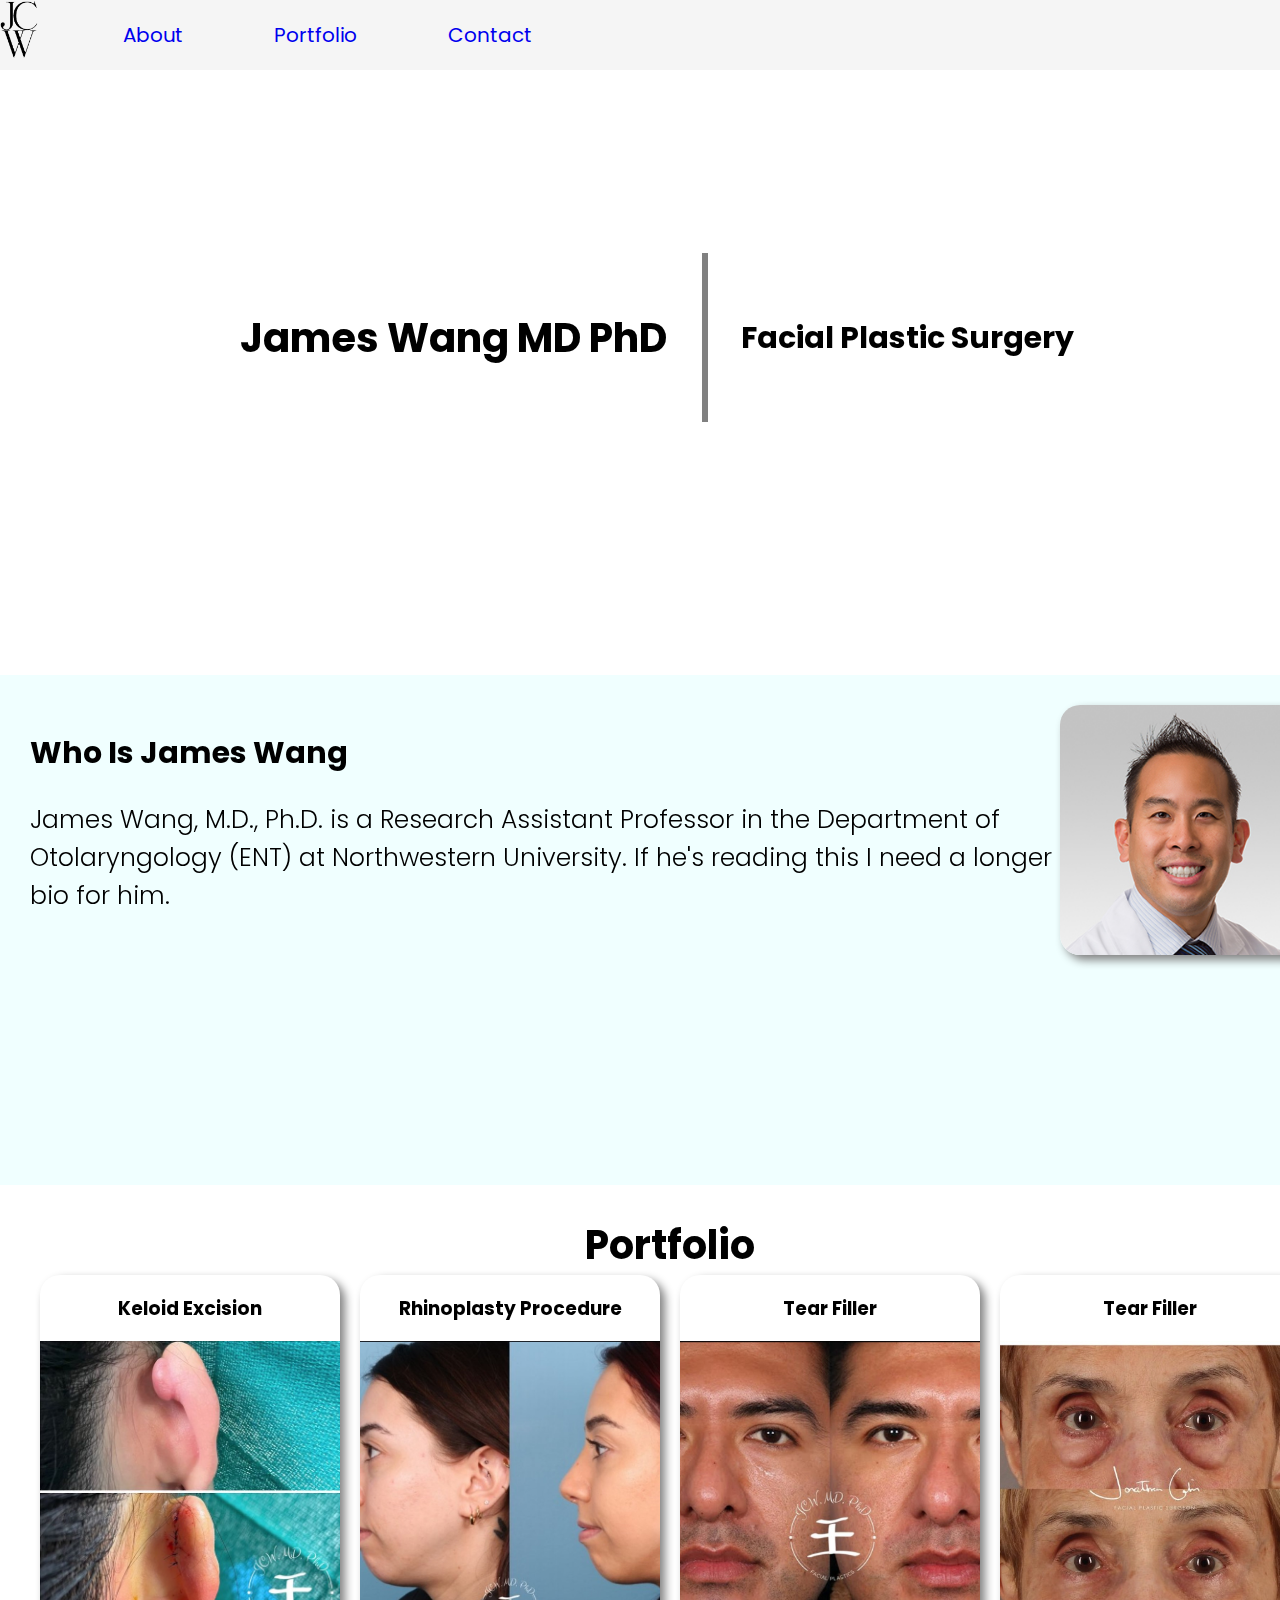
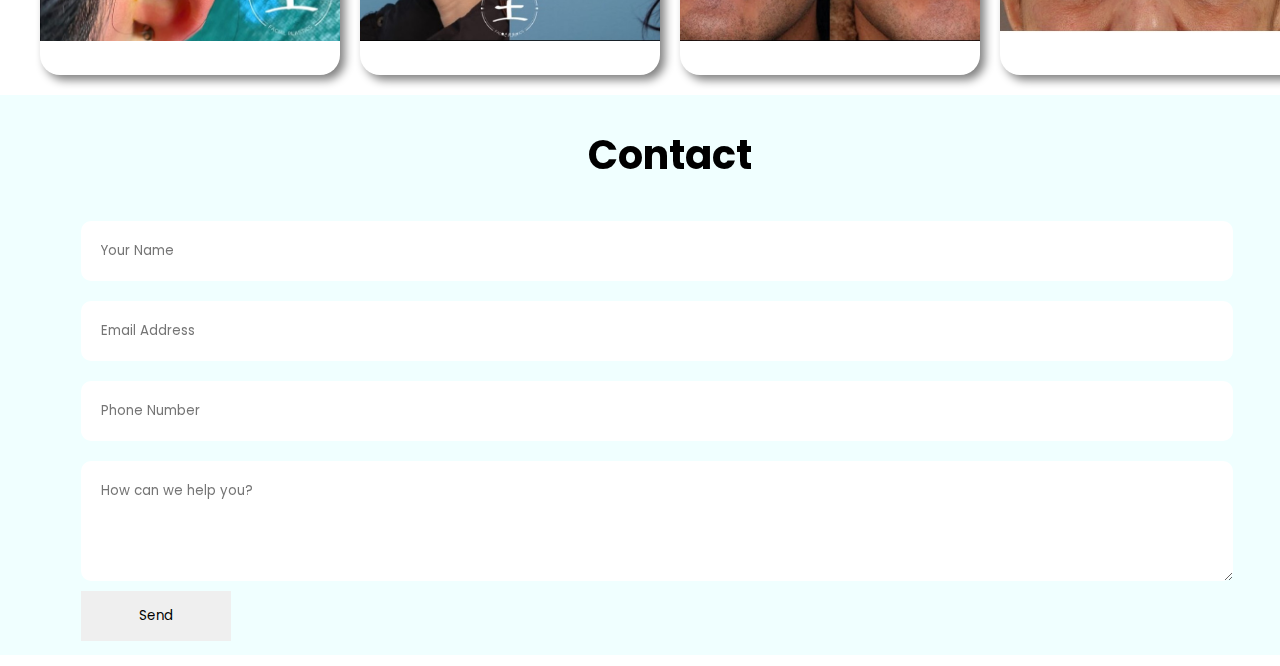
==== index.html @ 9b038d90 "Add bigger header for screen sizes less than 1000px" ====
<!DOCTYPE html> 
<html>
    <head>
        <link rel="stylesheet" href="styles.css" />
        <link rel="preconnect" href="https://fonts.googleapis.com">
        <link rel="preconnect" href="https://fonts.gstatic.com" crossorigin>
        <link href="https://fonts.googleapis.com/css2?family=Poppins:wght@300&display=swap" rel="stylesheet">
        <title>James Wang Facial Plastic Surgery</title>
        <meta charset = "UTF-8" />
    </head>
    <body>
        <section class="hero">
            <nav>
                <img class="logo" src="images\logo.png" alt="James C Wang Logo">
                <div class="nav-items">
                    <ul>
                        <li><a href="#about">About</a></li>
                        <li><a href="#Portfolio">Portfolio</a></li>
                        <li><a href="#Contact">Contact</a></li>
                    </ul>

                </div>
            </nav>
            <div class="hero-area">
                <div class="hero-text-left">
                    <h1 class="Hero-Name">James Wang MD PhD </h1>


                </div>
                <div class="hero-text-right">
                    
                    <div class="vl"></div>
                    <h2 class="Hero-Title"> Facial Plastic Surgery</h2>
                </div>
            </div>
            
        </section>
        <section class="subsection" id="about">
            <div class="information">
                <h2>Who Is James Wang</h2>
                <p>James Wang, M.D., Ph.D. is a Research Assistant Professor in the Department of Otolaryngology (ENT) at Northwestern University. If he's reading this I need a longer bio for him.</p>
            </div>
            <div class="portrait-container">
                <img class="portrait" src="images\JamesWangPortrait.jpg" alt="James Wang Portrait">
            </div>
        </section>
        <section class="portfolio-subsection" id="Portfolio">
            <div class="portfolio-h2"><h1>Portfolio</h1></div>
            <div class="project-container">
                <div class="project-card">
                    <h3>Keloid Excision</h3>
                    <a href="images/BeforeAfter1.jpg">
                        <img class="project-image" src="images/BeforeAfter1.jpg">
                    </a>
                </div>
                <div class="project-card">
                    <h3>Rhinoplasty Procedure</h3>
                    <a href="images/BeforeAfter2.jpg">
                        <img class="project-image" src="images/BeforeAfter2.jpg">
                    </a>
                </div>
                <div class="project-card">
                    <h3>Tear Filler</h3>
                    <a href="images/BeforeAfter3.jpg">
                        <img class="project-image" src="images/BeforeAfter3.jpg">
                    </a>
                </div>
                <div class="project-card">
                    <h3>Tear Filler</h3>
                    <a href="images/BeforeAfter4.jpg">
                        <img class="project-image" src="images/BeforeAfter4.jpg">
                    </a>
                </div>
            </div>
        </section>
        <footer class="contact-subsection" id="Contact"><div class="portfolio-h2"><h1>Contact</h1></div>
            <form>
                <input type="text" id="name" placeholder="Your Name" required>
                <input type="email" id="email" placeholder="Email Address" required>
                <input type="text" id="phone" placeholder="Phone Number" required>
                <textarea id="message" rows="4" placeholder = "How can we help you?"></textarea>
                <button type="submit">Send</button>
            </form>
        </footer>
        <script src="app.js"></script>
    </body>
</html>
---- styles.css ----
body {
    font-family: 'Poppins', serif;
    margin: 0;
    width: 100%;
}

section {
    height: 75vh;
    background-color:azure;
    width: 100%;
}

a {
    text-decoration: none;
}

.hero {
    background-color:white;
    background-image: ('images\FaceModel2.png');
    height: 75vh;
    width: 100vw;
    font-size: 20px;

}

.hero-text-left {
    /* margin-top: 25%;
    margin-left: 80px;
    margin-bottom: 25%;
    width: 50vw; */

    display:flex;
    white-space: nowrap;
    padding-right: 25px;
    justify-content: left;
    align-items: center;
}

.hero-text-right {
    /* margin-top: 25%;
    margin-left: 80px;
    margin-bottom: 25%;
    width: 50vw; */

    display:flex;
    white-space: nowrap;
    padding-left: 13px;
    justify-content: left;
    align-items: center;
}

.hero-area {
    display: flex;
    flex-direction: row;
    height: 100%;
    width: 100%;
    justify-content: center;
    align-content: space-between;
    flex-direction: row;
}

.hero-banner{
    Height: 33%;
}
.vl {
    border-left: 6px solid grey;
    height: 25%;
    top: 50vh;
    left: 50%;
    margin-left: -3px;
    display: flex;
    padding-right: 10%;
  }
.row {
    display: flex;
    flex-wrap: wrap;
    padding: 0 4px;
    margin-top: 10%;
  }
  
  /* Create four equal columns that sits next to each other */
  .column {
    flex: 25%;
    width: 100px;
    height: 100%;
    padding: 0 4px;
  }
  
  .column img {
    margin-top: 8px;
    vertical-align: middle;
    width: 100%;
  }
  
  /* Responsive layout - makes a two column-layout instead of four columns
  @media screen and (max-width: 800px) {
    .column {
      flex: 50%;
      max-width: 50%;
    }
  }
   */
  /* Responsive layout - makes the two columns stack on top of each other instead of next to each other */
  /* @media screen and (max-width: 600px) {
    .column {
      flex: 100%;
      max-width: 100%;
    }
  } */

footer {
    height: 500px;
    background-color: azure;
}

nav {
    display:flex;
    justify-content: space-between;
    background-color:whitesmoke;
    position: fixed;
    width: 100%; 
    margin-top: 0;
}

ul {
    display:flex;
    list-style-type:none;
    width: 500px;
    justify-content: space-around;
    font-size: 20px;
}

li {
    text-decoration: none;
}

.button {
    width: 75px;
    height: 25px;
    background-color:rgb(48, 112, 231);
    border-radius: 10px;
    text-align: center;
    margin: 0;
}

h1 {
    font-size: 40px;
    margin: 0;
}

h2 {
    display:flex;
    align-items: right;
    font-size: 30px;

}

.nav-items {
    width: 100%;
    display: flex;
    align-items: center;
    text-align: center;
    justify-content: space-between;
}

.portfolio-h2 {
    text-align: center;
}

p {
    margin: 0;
    font-size: 25px;
    font-weight: 300;
}

.logo {
    height: 60px;
    align-items: center;
}

.subsection {
    display: flex;
    justify-content: space-around;
    padding: 30px;
    width: 100vw;
    height: 50vh;
}

.contact-subsection {
    display: flex;
    flex-direction: column;

    padding: 30px;
    width: 100vw;

}

.portrait {
    width: 250px;
    border-radius: 20px;
    box-shadow: 5px 5px 10px grey;
}

.project-card {
    width: 300px;
    height: 400px;
    box-shadow: 5px 5px 10px grey;
    border-radius: 20px;
}

.project-image {
    object-fit: cover;
    width: 300px;
    height: 300px;
}

.project-container {
    display:flex;
    justify-content: space-around;
    padding: 0px;
    margin: 0px;

}

.portfolio-subsection {
    background-color: white;
    flex-direction: column;
    padding: 30px;
    text-align: center;
    overflow: auto;
    height: 50vh;
}

@media only screen and (max-width: 1000px) {
    .project-container {
        display: flex;
        flex-wrap: wrap;
    }

    nav {
        height: 10vh;
    }
}

form {
    display: flex;
    flex-direction: column;
    width: 90%;

    padding: 2vw 4vw;
}

form input, form textarea {
    border: 0;
    margin: 10px 0;
    padding: 20px;
    outline: none;
    border-radius: 10px;
    font-family: 'Poppins', serif;
}

form button {
    padding: 15px;
    border: 0px;
    outline: none;
    width: 150px;
    font-family: 'Poppins', serif;
}
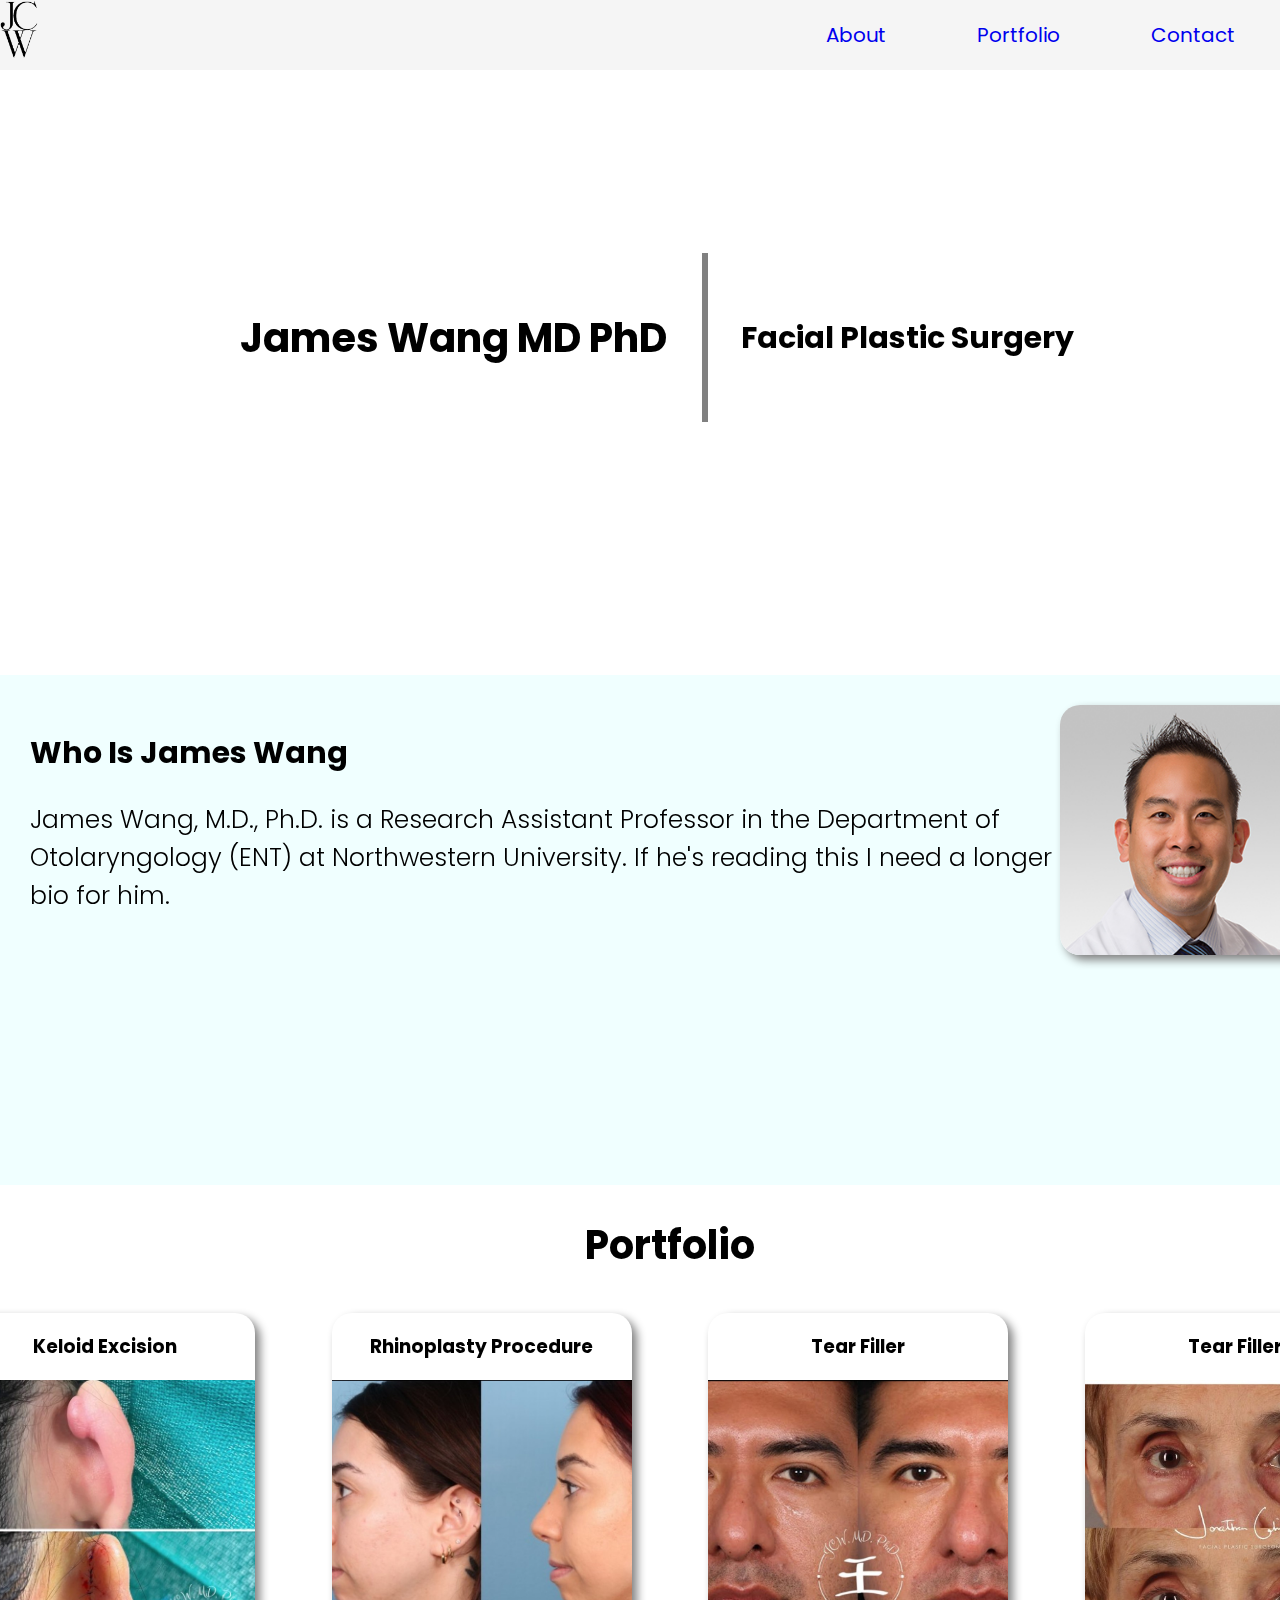
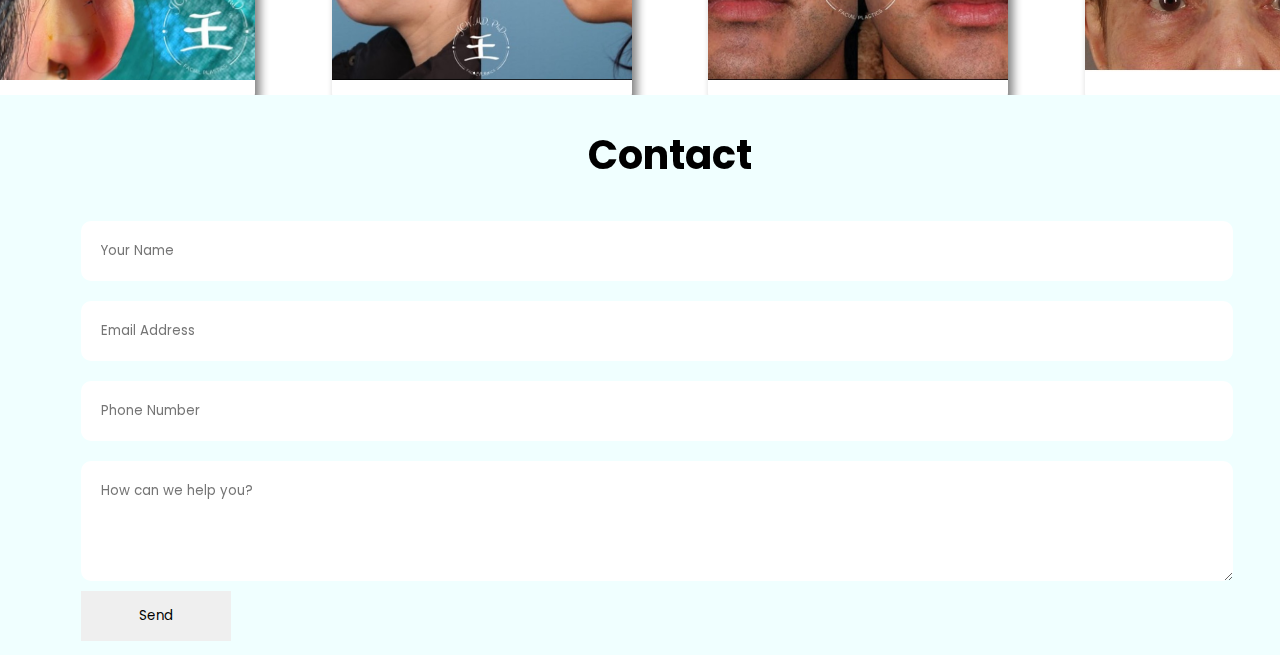
==== commit 5aff0c27: "Add form submission test  functionality" ====
--- a/index.html
+++ b/index.html
@@ -74,9 +74,11 @@
             </div>
         </section>
         <footer class="contact-subsection" id="Contact"><div class="portfolio-h2"><h1>Contact</h1></div>
-            <form>
+            <form action="https://formsubmit.co/brandon.karwai.lai@gmail.com" method="POST">
+                <input type="hidden" name="_subject" value="New Customer Consultation Request">
                 <input type="text" id="name" placeholder="Your Name" required>
                 <input type="email" id="email" placeholder="Email Address" required>
+                <input type="hidden" name="_next" value="https://brandonprograms.github.io/James_Wang_MD/thankyou.html">
                 <input type="text" id="phone" placeholder="Phone Number" required>
                 <textarea id="message" rows="4" placeholder = "How can we help you?"></textarea>
                 <button type="submit">Send</button>
--- a/styles.css
+++ b/styles.css
@@ -156,7 +156,7 @@
 }
 
 .nav-items {
-    width: 100%;
+
     display: flex;
     align-items: center;
     text-align: center;
@@ -176,6 +176,7 @@
 .logo {
     height: 60px;
     align-items: center;
+
 }
 
 .subsection {
@@ -206,6 +207,7 @@
     height: 400px;
     box-shadow: 5px 5px 10px grey;
     border-radius: 20px;
+    margin: 3%;
 }
 
 .project-image {
@@ -216,7 +218,7 @@
 
 .project-container {
     display:flex;
-    justify-content: space-around;
+    justify-content: center;
     padding: 0px;
     margin: 0px;
 
@@ -232,6 +234,29 @@
 }
 
 @media only screen and (max-width: 1000px) {
+    .logo {
+        height: 10vh;
+    }
+    .nav-items, a {
+        font-size: 30px;
+    }
+
+    .subsection {
+        height: 100vh;
+    }
+
+    .portfolio-subsection {
+        height: 100vh;
+    }
+
+    .hero {
+        height: 100vh;
+    }
+
+    .contact-subsection {
+        height: 100vh;
+    }
+
     .project-container {
         display: flex;
         flex-wrap: wrap;
@@ -239,6 +264,33 @@
 
     nav {
         height: 10vh;
+    }
+
+    form {
+        display: flex;
+        flex-direction: column;
+        width: 90%;
+    
+        padding: 2vw 4vw;
+    }
+    
+    form input, form textarea {
+        border: 0;
+        margin: 10px 0;
+        padding: 20px;
+        outline: none;
+        border-radius: 10px;
+        font-family: 'Poppins', serif;
+        font-size: 25px;
+    }
+
+    form button {
+        padding: 15px;
+        border: 0px;
+        outline: none;
+        width: 150px;
+        font-family: 'Poppins', serif;
+        font-size: 25px;
     }
 }
 
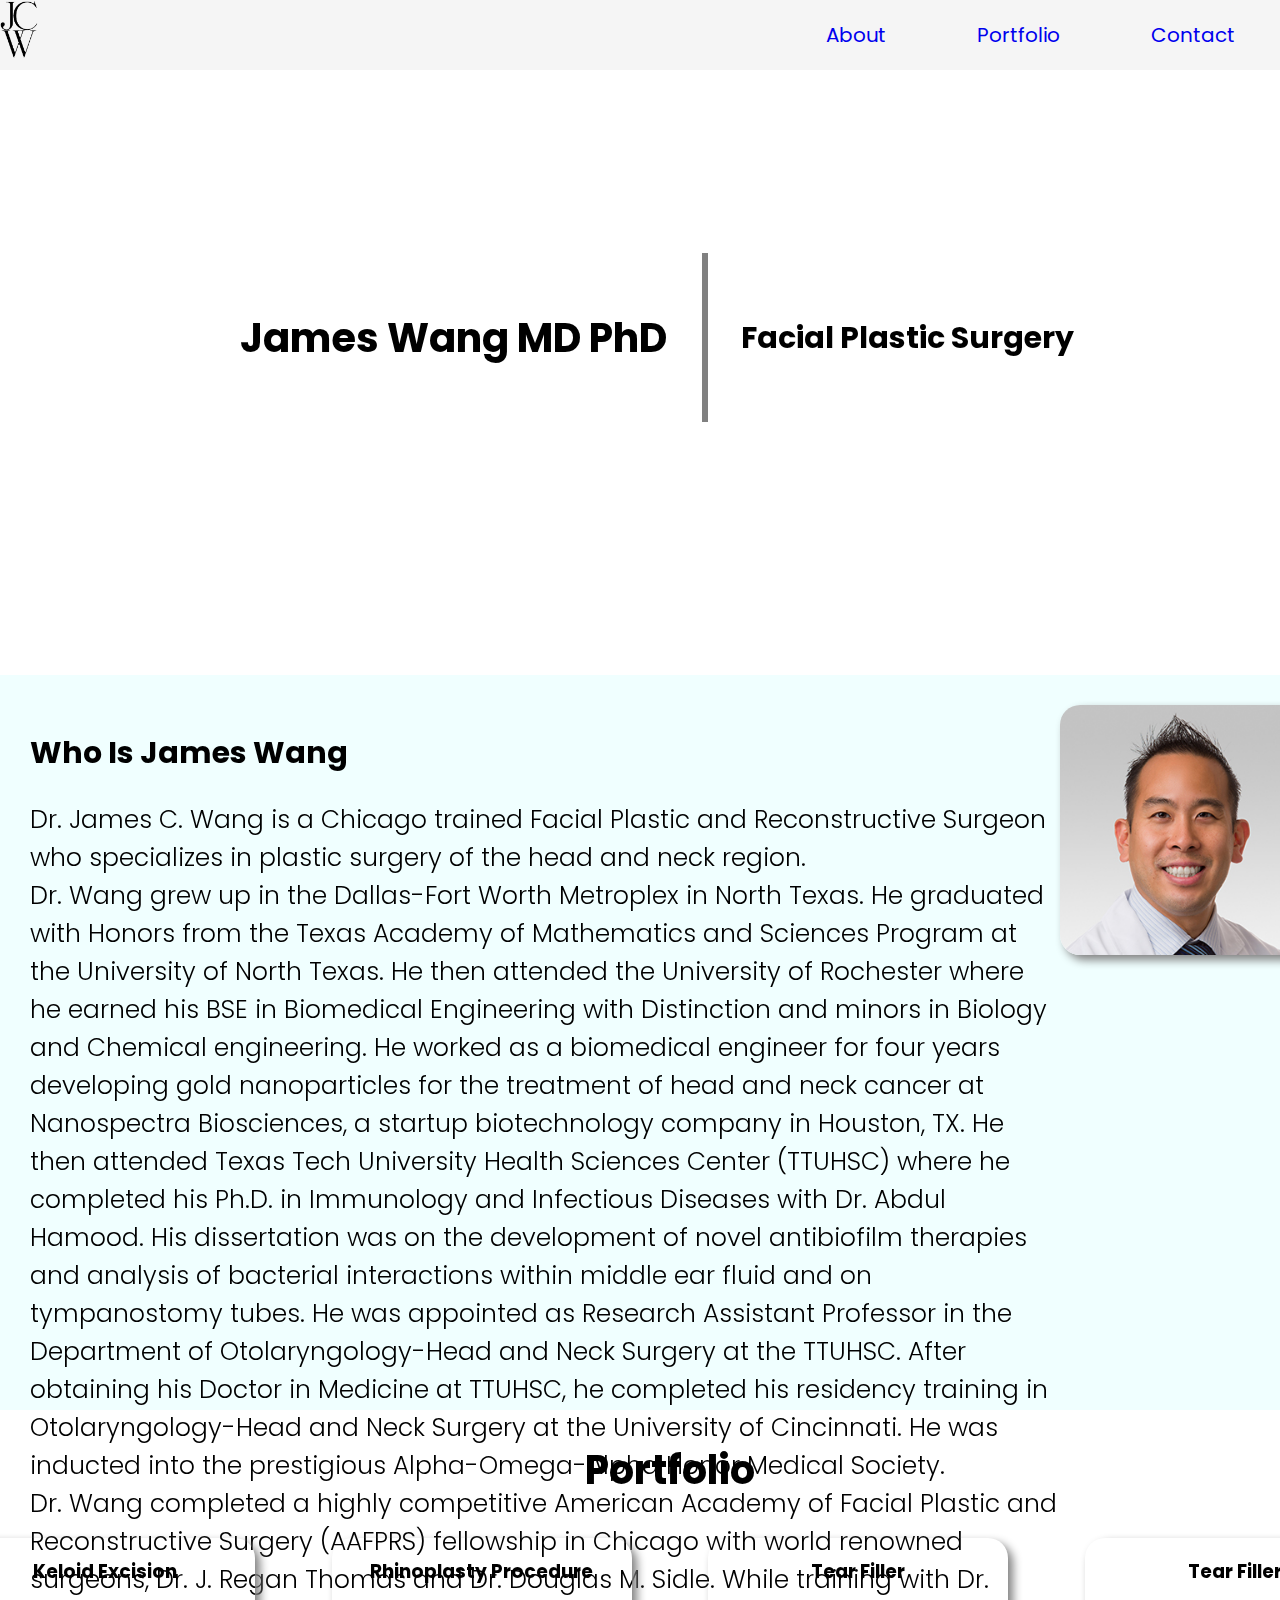
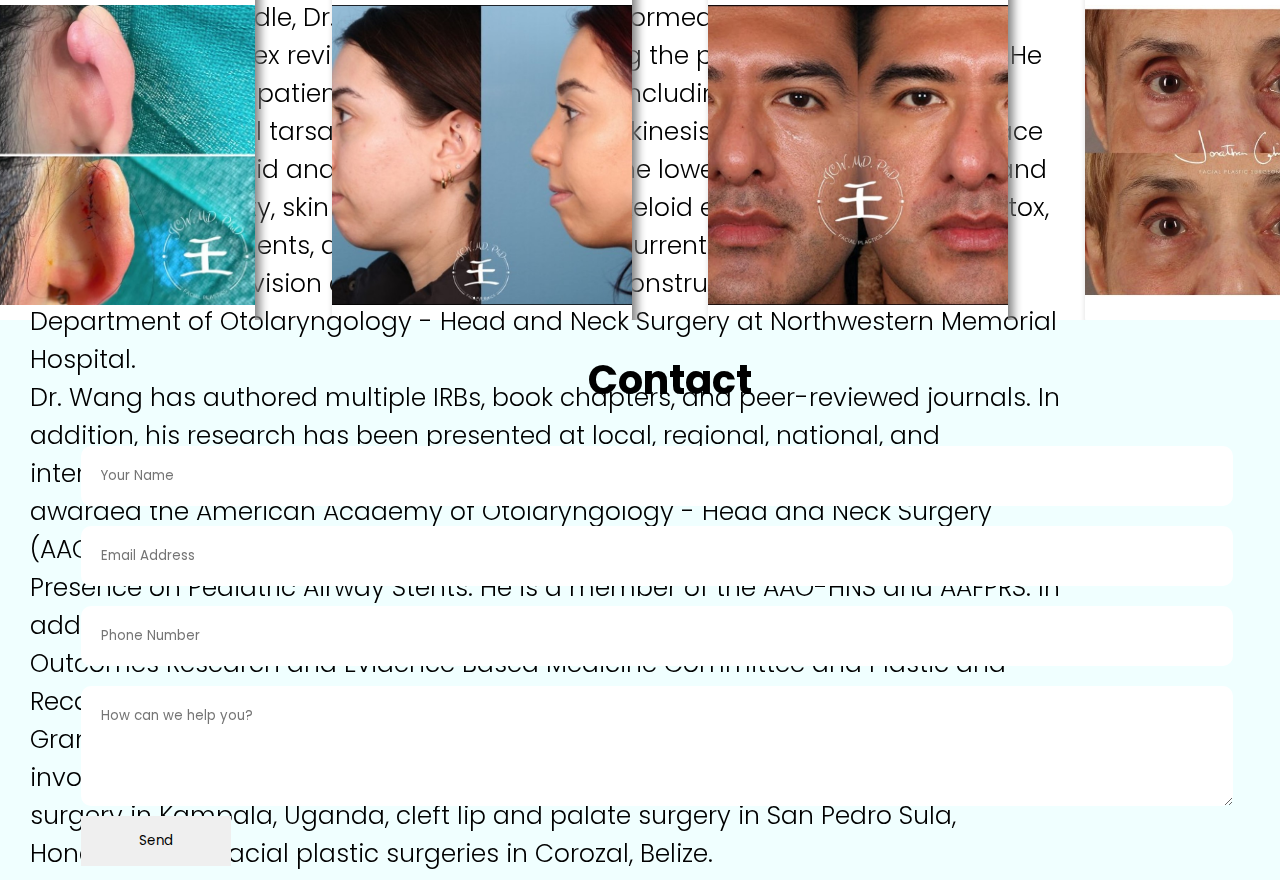
==== commit fc03d406: "Change Email, Add Bio" ====
--- a/index.html
+++ b/index.html
@@ -36,12 +36,20 @@
             
         </section>
         <section class="subsection" id="about">
-            <div class="information">
+            <div class="about-section">
+                <div class="information">
                 <h2>Who Is James Wang</h2>
-                <p>James Wang, M.D., Ph.D. is a Research Assistant Professor in the Department of Otolaryngology (ENT) at Northwestern University. If he's reading this I need a longer bio for him.</p>
-            </div>
-            <div class="portrait-container">
-                <img class="portrait" src="images\JamesWangPortrait.jpg" alt="James Wang Portrait">
+                <p>Dr. James C. Wang is a Chicago trained Facial Plastic and Reconstructive Surgeon who specializes in plastic surgery of the head and neck region.</p>
+
+                <p>Dr. Wang grew up in the Dallas-Fort Worth Metroplex in North Texas.  He graduated with Honors from the Texas Academy of Mathematics and Sciences Program at the University of North Texas.  He then attended the University of Rochester where he earned his BSE in Biomedical Engineering with Distinction and minors in Biology and Chemical engineering. He worked as a biomedical engineer for four years developing gold nanoparticles for the treatment of head and neck cancer at Nanospectra Biosciences, a startup biotechnology company in Houston, TX. He then attended Texas Tech University Health Sciences Center (TTUHSC) where he completed his Ph.D. in Immunology and Infectious Diseases with Dr. Abdul Hamood.  His dissertation was on the development of novel antibiofilm therapies and analysis of bacterial interactions within middle ear fluid and on tympanostomy tubes. He was appointed as Research Assistant Professor in the Department of Otolaryngology-Head and Neck Surgery at the TTUHSC.  After obtaining his Doctor in Medicine at TTUHSC, he completed his residency training in Otolaryngology-Head and Neck Surgery at the University of Cincinnati.  He was inducted into the prestigious Alpha-Omega-Alpha Honor Medical Society.</p>
+                
+                <p>Dr. Wang completed a highly competitive American Academy of Facial Plastic and Reconstructive Surgery (AAFPRS) fellowship in Chicago with world renowned surgeons, Dr. J. Regan Thomas and Dr. Douglas M. Sidle.  While training with Dr. Thomas and Dr. Sidle, Dr. Wang studied and performed primary rhinoplasty in addition to complex revision rib rhinoplasty using the piezoelectric technology.  He also takes care of patients with facial paralysis including eyelid weight loading procedures, lateral tarsal strip, and botox for synkinesis.  His practice includes face and neck lifts, eyelid and eyebrow surgery, hairline lowering, lip lift, rhinoplasty and revision rhinoplasty, skin cancer reconstruction, keloid excision, scar revision, Botox, fillers, laser treatments, and chemical peels.  He currently serves as Assistant Professor in the Division of Facial Plastic and Reconstructive Surgery in the Department of Otolaryngology - Head and Neck Surgery at Northwestern Memorial Hospital.</p>
+                    
+                    <p>Dr. Wang has authored multiple IRBs, book chapters, and peer-reviewed journals.  In addition, his research has been presented at local, regional, national, and international meetings.  He serves as a reviewer for multiple journals.  Dr. Wang was awarded the American Academy of Otolaryngology - Head and Neck Surgery (AAO-HNS) CORE Grant for his research titled: Microbial Diversity and Biofilm Presence on Pediatric Airway Stents.  He is a member of the AAO-HNS and AAFPRS.   In addition, Dr. Wang has served in multiple national positions including the AAO-HNS Outcomes Research and Evidence Based Medicine Committee and Plastic and Reconstructive Surgery Committee.  He has received numerous Resident Travel Grants as well as the AAO-HNS Humanitarian Travel Grant.  Dr. Wang has been involved in medical outreaches abroad including head and neck reconstructive surgery in Kampala, Uganda, cleft lip and palate surgery in San Pedro Sula, Honduras, and facial plastic surgeries in Corozal, Belize.</p>
+                </div>
+                <div class="portrait-container">
+                    <img class="portrait" src="images\JamesWangPortrait.jpg" alt="James Wang Portrait">
+                </div>
             </div>
         </section>
         <section class="portfolio-subsection" id="Portfolio">
@@ -74,13 +82,13 @@
             </div>
         </section>
         <footer class="contact-subsection" id="Contact"><div class="portfolio-h2"><h1>Contact</h1></div>
-            <form action="https://formsubmit.co/brandon.karwai.lai@gmail.com" method="POST">
+            <form action="https://formsubmit.co/Maryclaire.rasmussen@nm.org" method="POST">
                 <input type="hidden" name="_subject" value="New Customer Consultation Request">
-                <input type="text" id="name" placeholder="Your Name" required>
-                <input type="email" id="email" placeholder="Email Address" required>
-                <input type="hidden" name="_next" value="https://brandonprograms.github.io/James_Wang_MD/thankyou.html">
-                <input type="text" id="phone" placeholder="Phone Number" required>
-                <textarea id="message" rows="4" placeholder = "How can we help you?"></textarea>
+                <input type="text" name="name" id="name" placeholder="Your Name" required>
+                <input type="email" name="email" id="email" placeholder="Email Address" required>
+                <input type="hidden" name="_next" value="https://JamesWangMD.com/thankyou.html">
+                <input type="text" name="phone" id="phone" placeholder="Phone Number" required>
+                <textarea id="message" name="message" rows="4" placeholder = "How can we help you?"></textarea>
                 <button type="submit">Send</button>
             </form>
         </footer>
--- a/styles.css
+++ b/styles.css
@@ -184,7 +184,7 @@
     justify-content: space-around;
     padding: 30px;
     width: 100vw;
-    height: 50vh;
+    height: 75vh;
 }
 
 .contact-subsection {
@@ -200,6 +200,15 @@
     width: 250px;
     border-radius: 20px;
     box-shadow: 5px 5px 10px grey;
+}
+
+.information {
+    font-size: 20px;
+}
+
+.about-section {
+    display:flex;
+    height: 100vh;
 }
 
 .project-card {
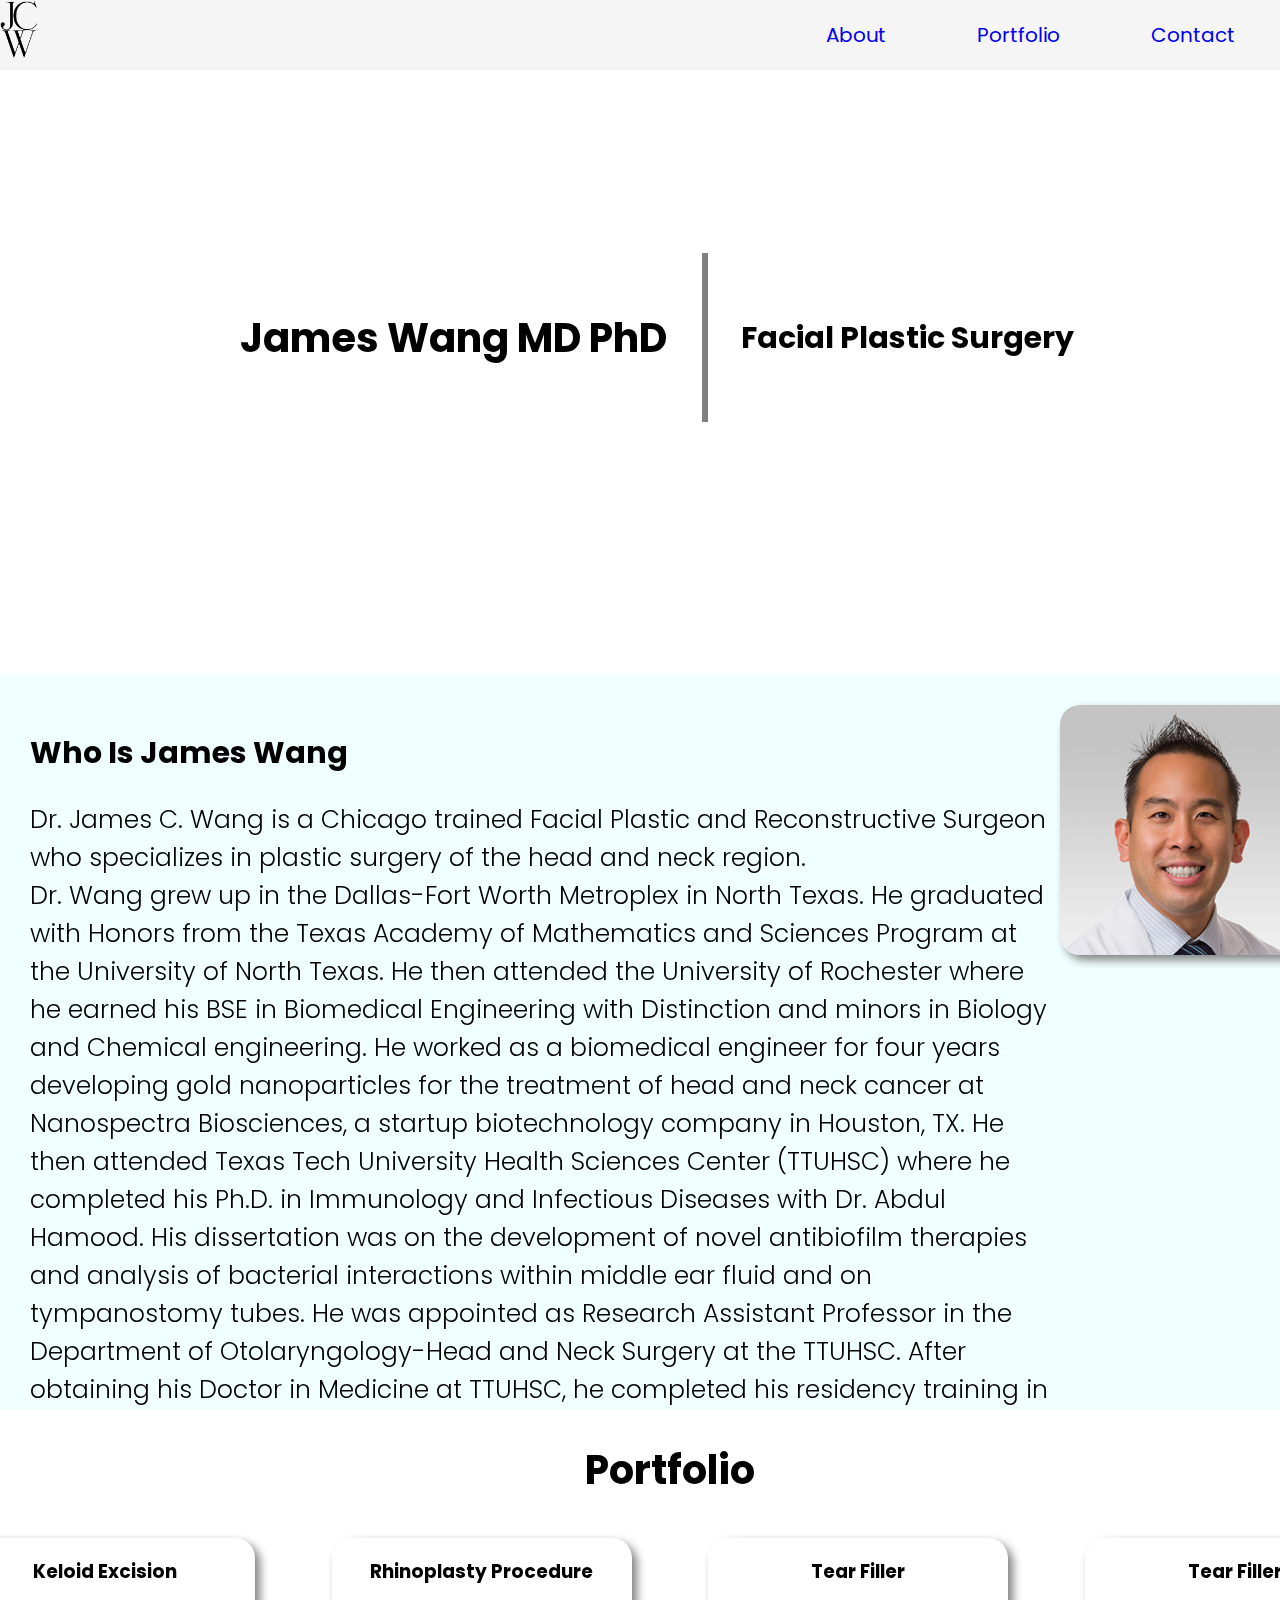
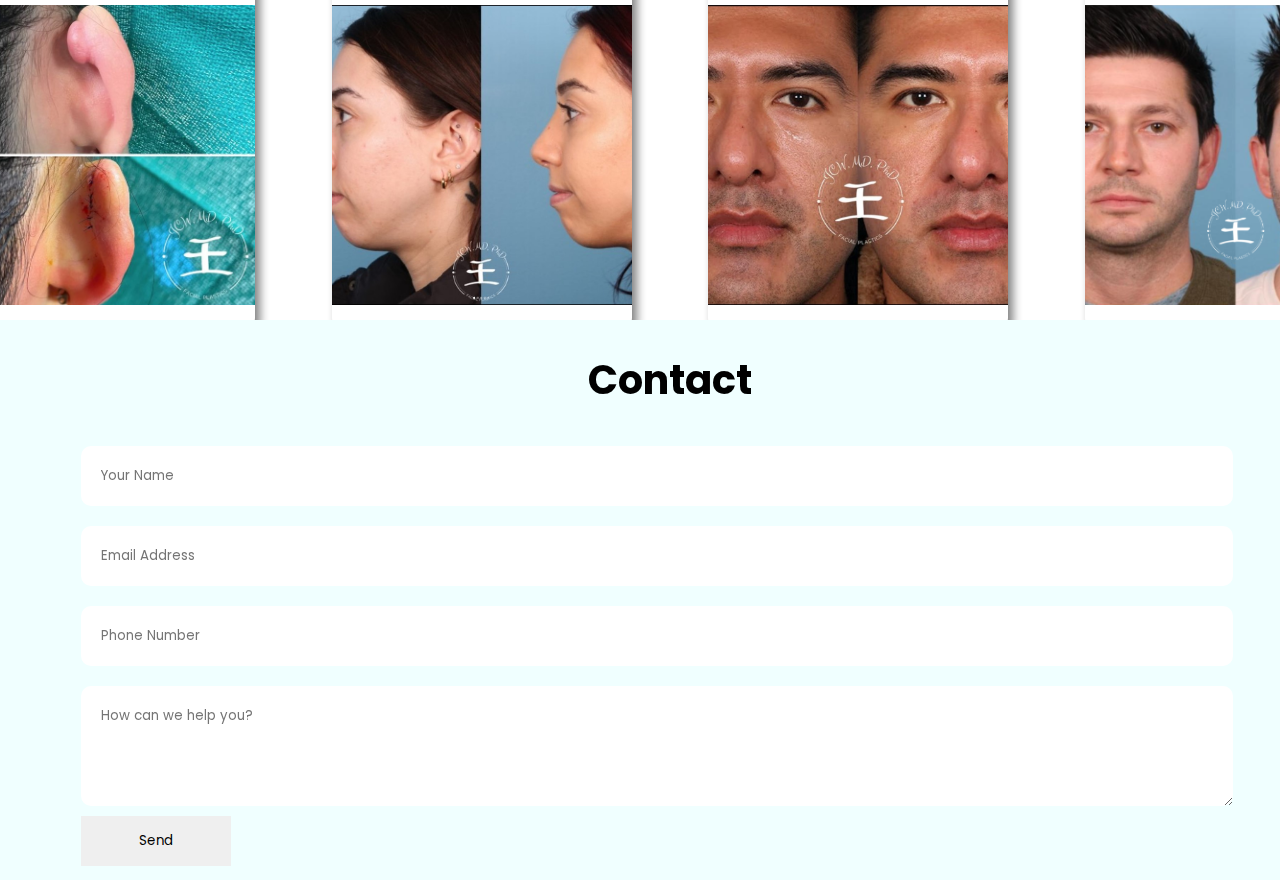
==== commit 1ed2d07c: "Fix Overflow, Email, 4th Image" ====
--- a/index.html
+++ b/index.html
@@ -75,14 +75,14 @@
                 </div>
                 <div class="project-card">
                     <h3>Tear Filler</h3>
-                    <a href="images/BeforeAfter4.jpg">
-                        <img class="project-image" src="images/BeforeAfter4.jpg">
+                    <a href="images/BeforeAfter4.PNG">
+                        <img class="project-image" src="images/BeforeAfter4.PNG">
                     </a>
                 </div>
             </div>
         </section>
         <footer class="contact-subsection" id="Contact"><div class="portfolio-h2"><h1>Contact</h1></div>
-            <form action="https://formsubmit.co/Maryclaire.rasmussen@nm.org" method="POST">
+            <form action="https://formsubmit.co/d44bb5003cf25608849225e36a701e43" method="POST">
                 <input type="hidden" name="_subject" value="New Customer Consultation Request">
                 <input type="text" name="name" id="name" placeholder="Your Name" required>
                 <input type="email" name="email" id="email" placeholder="Email Address" required>
--- a/styles.css
+++ b/styles.css
@@ -185,6 +185,7 @@
     padding: 30px;
     width: 100vw;
     height: 75vh;
+    overflow: auto;
 }
 
 .contact-subsection {
@@ -204,6 +205,7 @@
 
 .information {
     font-size: 20px;
+
 }
 
 .about-section {
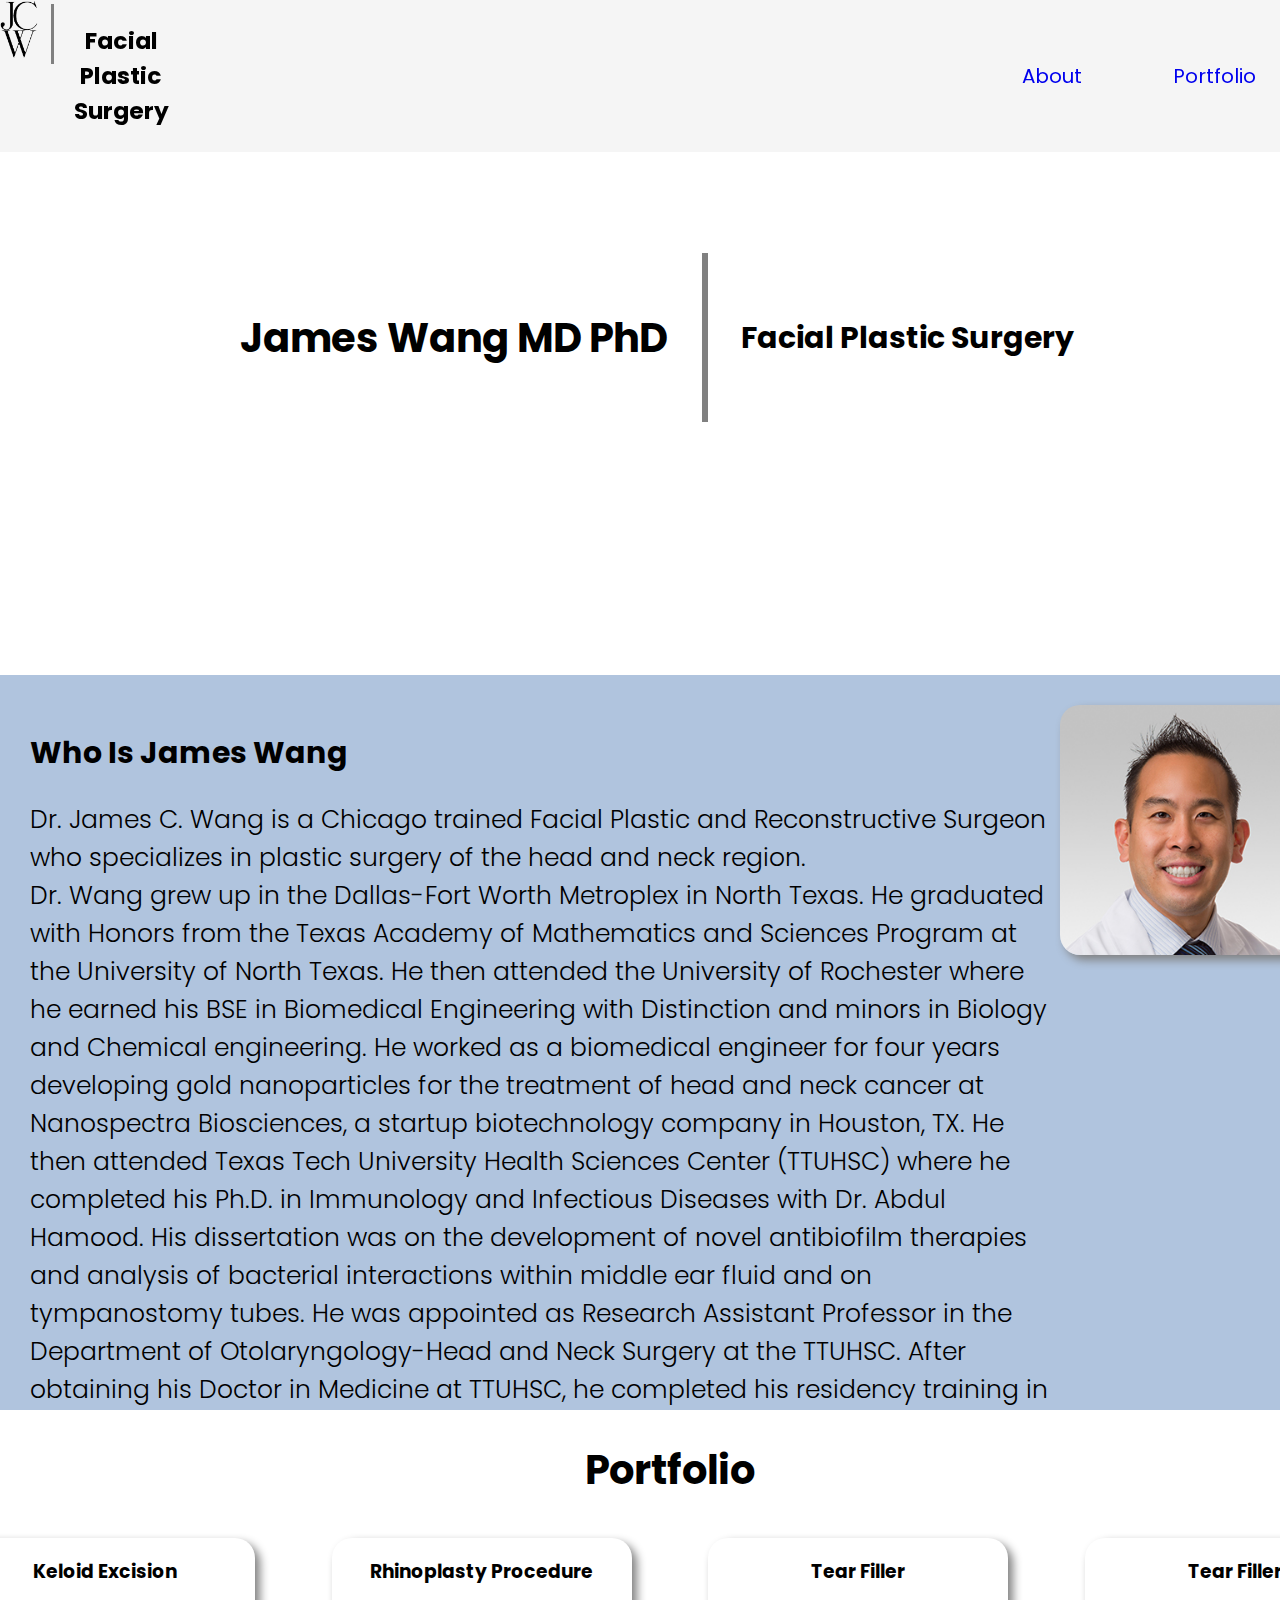
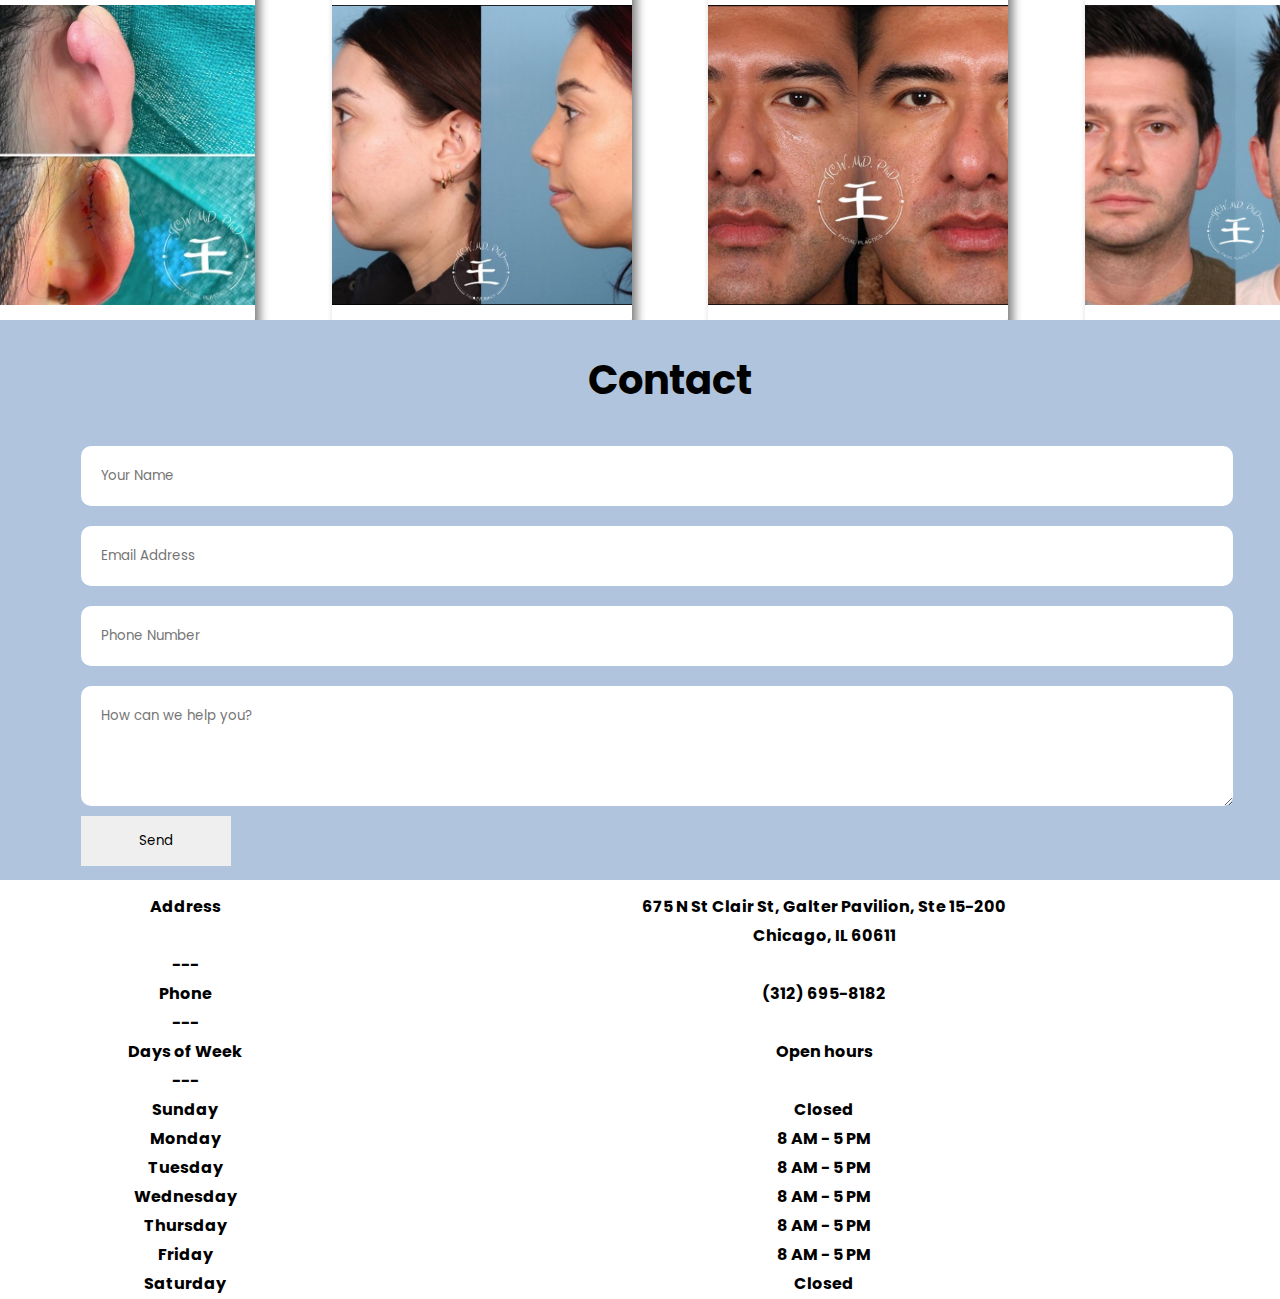
==== commit 0a2e3b72: "Change color scheme to blue, fix nav button jumps" ====
--- a/index.html
+++ b/index.html
@@ -12,6 +12,8 @@
         <section class="hero">
             <nav>
                 <img class="logo" src="images\logo.png" alt="James C Wang Logo">
+                <div class="vl-nav"></div>
+                <div class="logo-right-text"><h3>Facial Plastic Surgery</h3></div>
                 <div class="nav-items">
                     <ul>
                         <li><a href="#about">About</a></li>
@@ -33,9 +35,9 @@
                     <h2 class="Hero-Title"> Facial Plastic Surgery</h2>
                 </div>
             </div>
-            
+            <div class="nav-jump" id="about"></div>
         </section>
-        <section class="subsection" id="about">
+        <section class="subsection">
             <div class="about-section">
                 <div class="information">
                 <h2>Who Is James Wang</h2>
@@ -45,14 +47,15 @@
                 
                 <p>Dr. Wang completed a highly competitive American Academy of Facial Plastic and Reconstructive Surgery (AAFPRS) fellowship in Chicago with world renowned surgeons, Dr. J. Regan Thomas and Dr. Douglas M. Sidle.  While training with Dr. Thomas and Dr. Sidle, Dr. Wang studied and performed primary rhinoplasty in addition to complex revision rib rhinoplasty using the piezoelectric technology.  He also takes care of patients with facial paralysis including eyelid weight loading procedures, lateral tarsal strip, and botox for synkinesis.  His practice includes face and neck lifts, eyelid and eyebrow surgery, hairline lowering, lip lift, rhinoplasty and revision rhinoplasty, skin cancer reconstruction, keloid excision, scar revision, Botox, fillers, laser treatments, and chemical peels.  He currently serves as Assistant Professor in the Division of Facial Plastic and Reconstructive Surgery in the Department of Otolaryngology - Head and Neck Surgery at Northwestern Memorial Hospital.</p>
                     
-                    <p>Dr. Wang has authored multiple IRBs, book chapters, and peer-reviewed journals.  In addition, his research has been presented at local, regional, national, and international meetings.  He serves as a reviewer for multiple journals.  Dr. Wang was awarded the American Academy of Otolaryngology - Head and Neck Surgery (AAO-HNS) CORE Grant for his research titled: Microbial Diversity and Biofilm Presence on Pediatric Airway Stents.  He is a member of the AAO-HNS and AAFPRS.   In addition, Dr. Wang has served in multiple national positions including the AAO-HNS Outcomes Research and Evidence Based Medicine Committee and Plastic and Reconstructive Surgery Committee.  He has received numerous Resident Travel Grants as well as the AAO-HNS Humanitarian Travel Grant.  Dr. Wang has been involved in medical outreaches abroad including head and neck reconstructive surgery in Kampala, Uganda, cleft lip and palate surgery in San Pedro Sula, Honduras, and facial plastic surgeries in Corozal, Belize.</p>
+                    <!-- <p>Dr. Wang has authored multiple IRBs, book chapters, and peer-reviewed journals.  In addition, his research has been presented at local, regional, national, and international meetings.  He serves as a reviewer for multiple journals.  Dr. Wang was awarded the American Academy of Otolaryngology - Head and Neck Surgery (AAO-HNS) CORE Grant for his research titled: Microbial Diversity and Biofilm Presence on Pediatric Airway Stents.  He is a member of the AAO-HNS and AAFPRS.   In addition, Dr. Wang has served in multiple national positions including the AAO-HNS Outcomes Research and Evidence Based Medicine Committee and Plastic and Reconstructive Surgery Committee.  He has received numerous Resident Travel Grants as well as the AAO-HNS Humanitarian Travel Grant.  Dr. Wang has been involved in medical outreaches abroad including head and neck reconstructive surgery in Kampala, Uganda, cleft lip and palate surgery in San Pedro Sula, Honduras, and facial plastic surgeries in Corozal, Belize.</p> -->
                 </div>
                 <div class="portrait-container">
                     <img class="portrait" src="images\JamesWangPortrait.jpg" alt="James Wang Portrait">
                 </div>
             </div>
+            <div class="nav-jump" id="Portfolio"></div>
         </section>
-        <section class="portfolio-subsection" id="Portfolio">
+        <section class="portfolio-subsection">
             <div class="portfolio-h2"><h1>Portfolio</h1></div>
             <div class="project-container">
                 <div class="project-card">
@@ -80,8 +83,9 @@
                     </a>
                 </div>
             </div>
+            <div class="nav-jump" id="Contact"></div>
         </section>
-        <footer class="contact-subsection" id="Contact"><div class="portfolio-h2"><h1>Contact</h1></div>
+        <footer class="contact-subsection"><div class="portfolio-h2"><h1>Contact</h1></div>
             <form action="https://formsubmit.co/d44bb5003cf25608849225e36a701e43" method="POST">
                 <input type="hidden" name="_subject" value="New Customer Consultation Request">
                 <input type="text" name="name" id="name" placeholder="Your Name" required>
@@ -91,6 +95,65 @@
                 <textarea id="message" name="message" rows="4" placeholder = "How can we help you?"></textarea>
                 <button type="submit">Send</button>
             </form>
+            <div class="blank-space"></div>
+            <table>
+                <tr>
+                    <th>Address</th>
+                    <th>675 N St Clair St, Galter Pavilion, Ste 15-200</th>
+                </tr>
+                <tr>
+                    <th></th>
+                    <th>Chicago, IL 60611</th>
+                </tr>
+                <tr>
+                    <th>---</th>
+                    <th></th>
+                </tr>
+                <tr>
+                    <th>Phone</th>
+                    <th>(312) 695-8182</th>
+                </tr>
+                <tr>
+                    <th>---</th>
+                    <th></th>
+                </tr>
+                <tr>
+                    <th>Days of Week</th>
+                    <th>Open hours</th>
+                </tr>	
+                <tr>
+                    <th>---</th>
+                    <th></th>
+                </tr>
+                <tr>
+                    <th>Sunday</th>
+                    <th>Closed</th>
+                </tr>	
+                <tr>
+                    <th>Monday</th>
+                    <th>8 AM - 5 PM</th>
+                </tr>	
+                <tr>
+                    <th>Tuesday</th>
+                    <th>8 AM - 5 PM</th>
+                </tr>	
+                <tr>
+                    <th>Wednesday</th>
+                    <th>8 AM - 5 PM</th>
+                </tr>	
+                <tr>
+                    <th>Thursday</th>
+                    <th>8 AM - 5 PM</th>
+                </tr>	
+                <tr>
+                    <th>Friday</th>
+                    <th>8 AM - 5 PM</th>
+                </tr>	
+                <tr>
+                    <th>Saturday</th>
+                    <th>Closed</th>
+                </tr>	
+            </table>
         </footer>
         <script src="app.js"></script>
     </body>
--- a/styles.css
+++ b/styles.css
@@ -6,7 +6,7 @@
 
 section {
     height: 75vh;
-    background-color:azure;
+    background-color:lightsteelblue;
     width: 100%;
 }
 
@@ -62,6 +62,7 @@
 .hero-banner{
     Height: 33%;
 }
+
 .vl {
     border-left: 6px solid grey;
     height: 25%;
@@ -71,6 +72,29 @@
     display: flex;
     padding-right: 10%;
   }
+
+.vl-nav {
+    border-left: 3px solid grey;
+    height: 60px;
+
+    margin-left: 1%;
+    margin-top: 4px;
+    display: flex;
+  }
+
+.logo-right-text {
+    font-size: 20px;
+    margin-left: 20px;
+    word-wrap:nowrap;
+    justify-content: left;
+    margin-right: 10%;
+    align-self: right;
+    display: flex;
+    align-items: center;
+    text-align: center;
+    justify-content: space-between;
+}
+
 .row {
     display: flex;
     flex-wrap: wrap;
@@ -110,16 +134,23 @@
 
 footer {
     height: 500px;
-    background-color: azure;
+    background-color: lightsteelblue;
 }
 
 nav {
     display:flex;
-    justify-content: space-between;
+    /* justify-content: space-between; */
     background-color:whitesmoke;
     position: fixed;
     width: 100%; 
     margin-top: 0;
+}
+
+.nav-jump{
+    height:10vh;
+    position: absolute;
+    bottom: 0;
+    right: 0;
 }
 
 ul {
@@ -156,11 +187,13 @@
 }
 
 .nav-items {
-
+    align-self: right;
     display: flex;
     align-items: center;
     text-align: center;
     justify-content: space-between;
+    margin-right: 0;
+    margin-left: 50%;
 }
 
 .portfolio-h2 {
@@ -185,13 +218,14 @@
     padding: 30px;
     width: 100vw;
     height: 75vh;
-    overflow: auto;
+    overflow:hidden;
+    position: relative;
 }
 
 .contact-subsection {
     display: flex;
     flex-direction: column;
-
+    
     padding: 30px;
     width: 100vw;
 
@@ -242,14 +276,40 @@
     text-align: center;
     overflow: auto;
     height: 50vh;
+    position: relative;
+}
+
+.blank-space {
+    height: 15vh;
 }
 
 @media only screen and (max-width: 1000px) {
+    p {
+        font-size: 25px;
+    }
+
+    table {
+        font-size: 25px;
+    }
+
     .logo {
-        height: 10vh;
+        height: 5vh;
+        justify-content: center;
+        display: flex;
+        margin-top: 5%;
     }
     .nav-items, a {
         font-size: 30px;
+        margin-left:0;
+        margin-right:10%;
+    }
+
+    .logo-right-text {
+        font-size: 25px;
+        justify-content: center;
+        text-align: center;
+        white-space: nowrap;
+        margin-right: 0;
     }
 
     .subsection {
@@ -266,6 +326,7 @@
 
     .contact-subsection {
         height: 100vh;
+
     }
 
     .project-container {
@@ -275,7 +336,16 @@
 
     nav {
         height: 10vh;
-    }
+        z-index:10;
+    }
+
+    .vl-nav {
+        border-left: 6px solid grey;
+        height: 75%;
+        
+        margin-top: 2%;
+        display: flex;
+      }
 
     form {
         display: flex;
